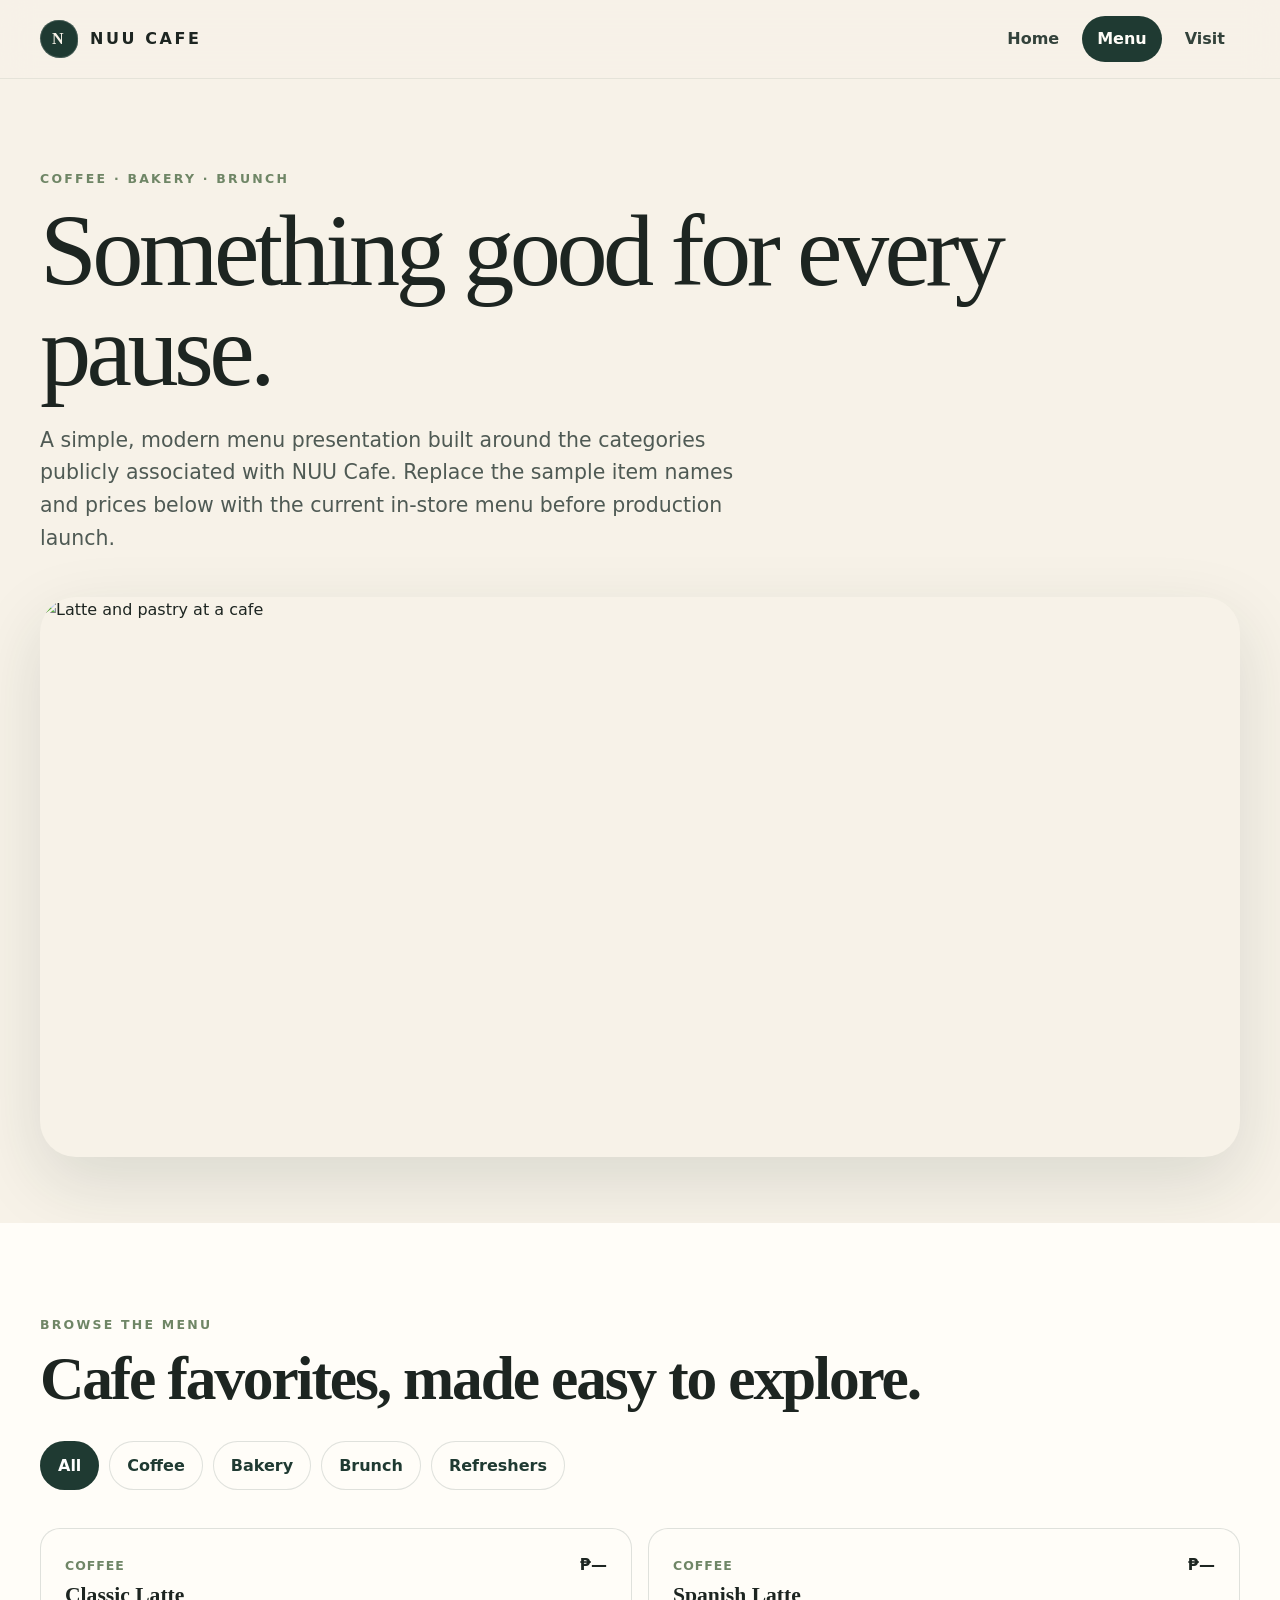
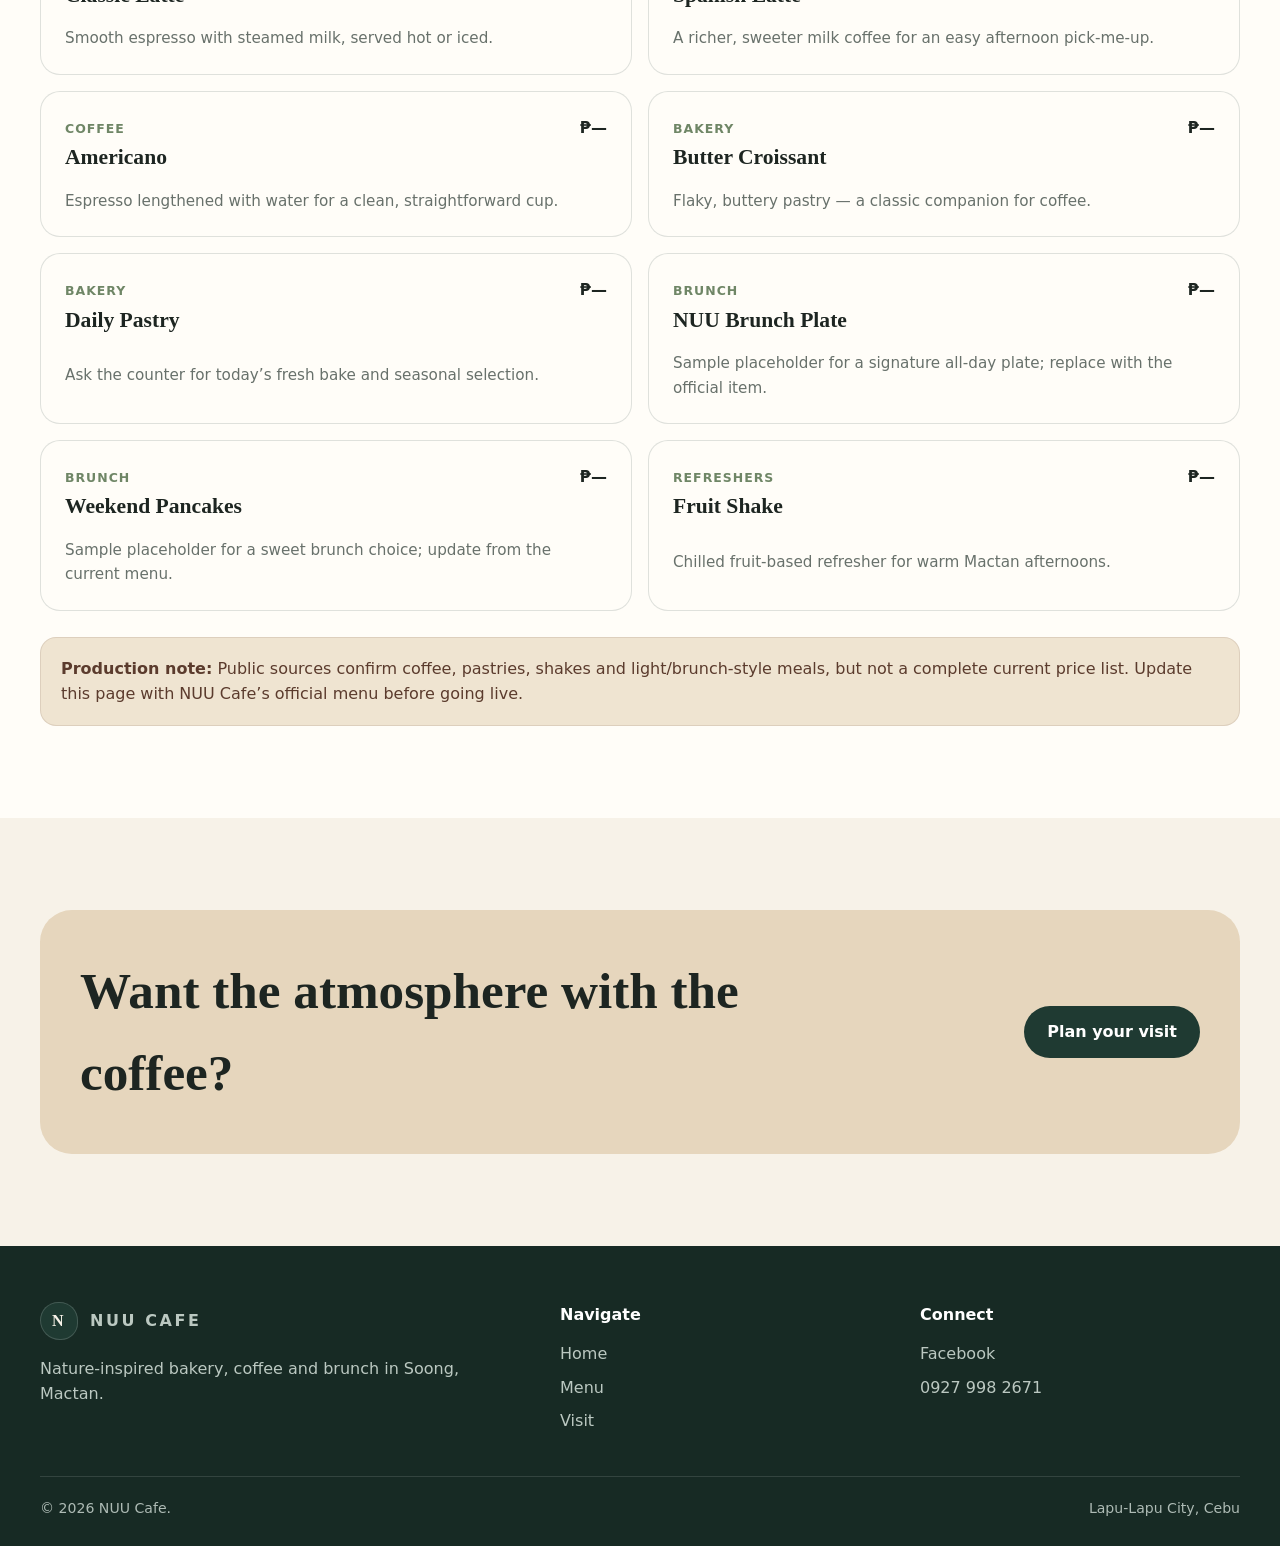
==== menu.html @ f7945287 "1st commit" ====
<!doctype html><html lang="en"><head><meta charset="utf-8"><meta name="viewport" content="width=device-width,initial-scale=1"><title>Menu | NUU Cafe Mactan</title><meta name="description" content="Explore coffee, bakery, brunch and refreshing drinks at NUU Cafe in Soong, Mactan, Lapu-Lapu City."><meta name="robots" content="index,follow,max-image-preview:large"><meta name="theme-color" content="#1f3a32"><link rel="canonical" href="https://YOUR-DOMAIN.vercel.app/menu.html"><meta property="og:title" content="Menu | NUU Cafe Mactan"><meta property="og:description" content="Coffee, bakery, brunch and refreshers at NUU Cafe."><meta property="og:type" content="website"><meta property="og:image" content="https://images.pexels.com/photos/30853595/pexels-photo-30853595.jpeg?auto=compress&cs=tinysrgb&w=1600"><link rel="stylesheet" href="assets/css/styles.css"></head><body>
<header class="site-header"><div class="container nav"><a class="brand" href="index.html"><span class="brand-mark">N</span><span>NUU CAFE</span></a><button class="nav-toggle" aria-label="Open navigation" aria-expanded="false">☰</button><nav class="nav-links"><a href="index.html">Home</a><a class="active" href="menu.html">Menu</a><a href="visit.html">Visit</a></nav></div></header>
<main><section class="page-hero"><div class="container"><p class="eyebrow">Coffee · Bakery · Brunch</p><h1 class="display">Something good for every pause.</h1><p class="lede">A simple, modern menu presentation built around the categories publicly associated with NUU Cafe. Replace the sample item names and prices below with the current in-store menu before production launch.</p><div class="page-hero-art"><img src="https://images.pexels.com/photos/30853595/pexels-photo-30853595.jpeg?auto=compress&cs=tinysrgb&w=1800" alt="Latte and pastry at a cafe"></div></div></section>
<section class="section section-soft"><div class="container"><p class="eyebrow">Browse the menu</p><h2 class="h2">Cafe favorites, made easy to explore.</h2><div class="menu-toolbar"><button class="filter-btn active" data-filter="all">All</button><button class="filter-btn" data-filter="coffee">Coffee</button><button class="filter-btn" data-filter="bakery">Bakery</button><button class="filter-btn" data-filter="brunch">Brunch</button><button class="filter-btn" data-filter="refreshers">Refreshers</button></div><div class="menu-grid">
<div class="menu-item" data-category="coffee"><div><span class="tag">Coffee</span><h3>Classic Latte</h3></div><strong>₱—</strong><p>Smooth espresso with steamed milk, served hot or iced.</p></div>
<div class="menu-item" data-category="coffee"><div><span class="tag">Coffee</span><h3>Spanish Latte</h3></div><strong>₱—</strong><p>A richer, sweeter milk coffee for an easy afternoon pick-me-up.</p></div>
<div class="menu-item" data-category="coffee"><div><span class="tag">Coffee</span><h3>Americano</h3></div><strong>₱—</strong><p>Espresso lengthened with water for a clean, straightforward cup.</p></div>
<div class="menu-item" data-category="bakery"><div><span class="tag">Bakery</span><h3>Butter Croissant</h3></div><strong>₱—</strong><p>Flaky, buttery pastry — a classic companion for coffee.</p></div>
<div class="menu-item" data-category="bakery"><div><span class="tag">Bakery</span><h3>Daily Pastry</h3></div><strong>₱—</strong><p>Ask the counter for today’s fresh bake and seasonal selection.</p></div>
<div class="menu-item" data-category="brunch"><div><span class="tag">Brunch</span><h3>NUU Brunch Plate</h3></div><strong>₱—</strong><p>Sample placeholder for a signature all-day plate; replace with the official item.</p></div>
<div class="menu-item" data-category="brunch"><div><span class="tag">Brunch</span><h3>Weekend Pancakes</h3></div><strong>₱—</strong><p>Sample placeholder for a sweet brunch choice; update from the current menu.</p></div>
<div class="menu-item" data-category="refreshers"><div><span class="tag">Refreshers</span><h3>Fruit Shake</h3></div><strong>₱—</strong><p>Chilled fruit-based refresher for warm Mactan afternoons.</p></div>
</div><div class="notice"><strong>Production note:</strong> Public sources confirm coffee, pastries, shakes and light/brunch-style meals, but not a complete current price list. Update this page with NUU Cafe’s official menu before going live.</div></div></section>
<section class="section"><div class="container"><div class="cta-band"><h2>Want the atmosphere with the coffee?</h2><a class="btn btn-primary" href="visit.html">Plan your visit</a></div></div></section></main>
<footer class="footer"><div class="container"><div class="footer-grid"><div><a class="brand" href="index.html"><span class="brand-mark">N</span><span>NUU CAFE</span></a><p>Nature-inspired bakery, coffee and brunch in Soong, Mactan.</p></div><div><h4>Navigate</h4><div class="footer-links"><a href="index.html">Home</a><a href="menu.html">Menu</a><a href="visit.html">Visit</a></div></div><div><h4>Connect</h4><div class="footer-links"><a href="https://web.facebook.com/p/NUU-CAFE-61590220351734/" rel="noopener" target="_blank">Facebook</a><a href="tel:+639279982671">0927 998 2671</a></div></div></div><div class="footer-bottom"><span>© <span data-year></span> NUU Cafe.</span><span>Lapu-Lapu City, Cebu</span></div></div></footer><script src="assets/js/app.js" defer></script></body></html>
---- assets/css/styles.css ----
:root {
  --forest: #1f3a32;
  --forest-2: #294c40;
  --leaf: #6f8666;
  --cream: #f7f2e8;
  --sand: #e6d6bd;
  --bamboo: #b98e5a;
  --coffee: #5b3b2d;
  --ink: #1d2521;
  --white: #fffdf8;
  --muted: #68716b;
  --line: rgba(31, 58, 50, .14);
  --shadow: 0 24px 70px rgba(25, 45, 37, .13);
  --radius: 28px;
  --max: 1200px;
}

*{box-sizing:border-box}
html{scroll-behavior:smooth}
body{margin:0;font-family:Inter,ui-sans-serif,system-ui,-apple-system,BlinkMacSystemFont,"Segoe UI",sans-serif;background:var(--cream);color:var(--ink);line-height:1.6}
img{display:block;max-width:100%}
a{color:inherit;text-decoration:none}
button,input,textarea{font:inherit}
.container{width:min(calc(100% - 36px),var(--max));margin-inline:auto}
.eyebrow{margin:0 0 12px;text-transform:uppercase;letter-spacing:.18em;font-size:.78rem;font-weight:800;color:var(--leaf)}
.display{font-family:Georgia,"Times New Roman",serif;font-weight:500;letter-spacing:-.045em;line-height:.98;margin:0;font-size:clamp(3.1rem,8vw,7.2rem)}
.h2{font-family:Georgia,"Times New Roman",serif;font-size:clamp(2.2rem,4.8vw,4.3rem);line-height:1.04;letter-spacing:-.035em;margin:0}
.lede{font-size:clamp(1.05rem,1.6vw,1.28rem);max-width:720px;color:#4f5a54}

.site-header{position:sticky;top:0;z-index:50;background:rgba(247,242,232,.86);backdrop-filter:blur(16px);border-bottom:1px solid rgba(31,58,50,.08)}
.nav{min-height:78px;display:flex;align-items:center;justify-content:space-between;gap:28px}
.brand{display:flex;align-items:center;gap:12px;font-weight:900;letter-spacing:.16em}
.brand-mark{width:38px;height:38px;border-radius:50% 50% 46% 54%;display:grid;place-items:center;background:var(--forest);color:var(--cream);font-family:Georgia,serif;font-size:1rem;box-shadow:inset 0 0 0 1px rgba(255,255,255,.16)}
.nav-links{display:flex;align-items:center;gap:8px}
.nav-links a{padding:10px 15px;border-radius:999px;font-weight:700;color:#33423b}
.nav-links a:hover,.nav-links a.active{background:var(--forest);color:var(--white)}
.nav-toggle{display:none;border:0;background:var(--forest);color:var(--white);width:44px;height:44px;border-radius:50%;font-size:1.25rem}

.hero{padding:34px 0 72px}
.hero-grid{display:grid;grid-template-columns:1.02fr .98fr;min-height:720px;gap:24px}
.hero-copy{padding:76px 4vw 48px 0;display:flex;flex-direction:column;justify-content:center}
.hero-copy .lede{margin:28px 0 32px}
.hero-actions{display:flex;flex-wrap:wrap;gap:12px}
.btn{display:inline-flex;align-items:center;justify-content:center;min-height:52px;padding:0 22px;border-radius:999px;font-weight:800;border:1px solid transparent;transition:.2s ease}
.btn-primary{background:var(--forest);color:white}.btn-primary:hover{transform:translateY(-2px);background:#162b25}
.btn-ghost{border-color:var(--forest);color:var(--forest)}.btn-ghost:hover{background:rgba(31,58,50,.08)}
.hero-media{position:relative;min-height:620px;border-radius:42px;overflow:hidden;box-shadow:var(--shadow);background:#cfc6b4}
.hero-slide{position:absolute;inset:0;opacity:0;transition:opacity .9s ease}
.hero-slide.active{opacity:1}
.hero-slide img{width:100%;height:100%;object-fit:cover}
.hero-overlay{position:absolute;inset:0;background:linear-gradient(to top,rgba(17,31,26,.62),rgba(17,31,26,.02) 55%)}
.hero-caption{position:absolute;left:28px;right:28px;bottom:28px;color:white;display:flex;justify-content:space-between;align-items:end;gap:24px}
.hero-caption strong{font-family:Georgia,serif;font-size:1.6rem;font-weight:500}
.hero-dots{display:flex;gap:7px}.hero-dot{width:8px;height:8px;border:0;border-radius:50%;background:rgba(255,255,255,.45);padding:0}.hero-dot.active{width:28px;border-radius:999px;background:white}

.stats{display:grid;grid-template-columns:repeat(3,1fr);gap:1px;background:var(--line);border:1px solid var(--line);border-radius:24px;overflow:hidden;margin-top:26px}
.stat{background:rgba(255,253,248,.65);padding:20px}.stat strong{display:block;font-family:Georgia,serif;font-size:1.45rem}.stat span{font-size:.9rem;color:var(--muted)}

.section{padding:92px 0}
.section-soft{background:var(--white)}
.section-dark{background:var(--forest);color:var(--cream)}
.section-dark .eyebrow{color:#b7c6a9}.section-dark .lede{color:#d8ded9}
.split{display:grid;grid-template-columns:1fr 1fr;gap:64px;align-items:center}
.image-card{border-radius:var(--radius);overflow:hidden;min-height:520px;box-shadow:var(--shadow)}.image-card img{width:100%;height:100%;object-fit:cover;min-height:520px}
.feature-grid{display:grid;grid-template-columns:repeat(3,1fr);gap:18px;margin-top:42px}
.feature{padding:28px;border-radius:24px;background:rgba(255,255,255,.66);border:1px solid var(--line)}
.feature .icon{width:48px;height:48px;display:grid;place-items:center;border-radius:16px;background:var(--forest);color:white;font-size:1.2rem;margin-bottom:18px}
.feature h3{font-family:Georgia,serif;font-size:1.5rem;margin:0 0 8px}.feature p{margin:0;color:var(--muted)}

.cards{display:grid;grid-template-columns:repeat(3,1fr);gap:20px;margin-top:40px}
.card{background:var(--white);border-radius:28px;overflow:hidden;border:1px solid var(--line);box-shadow:0 10px 35px rgba(36,45,40,.07)}
.card img{width:100%;height:260px;object-fit:cover}.card-body{padding:24px}.card h3{font-family:Georgia,serif;font-size:1.65rem;margin:0 0 8px}.card p{color:var(--muted);margin:0}

.page-hero{padding:90px 0 66px}.page-hero .lede{margin-top:22px}.page-hero-art{margin-top:42px;border-radius:36px;overflow:hidden;height:min(52vw,560px);box-shadow:var(--shadow)}.page-hero-art img{width:100%;height:100%;object-fit:cover}
.menu-toolbar{display:flex;gap:10px;flex-wrap:wrap;margin:30px 0 38px}.filter-btn{border:1px solid var(--line);background:var(--white);padding:11px 17px;border-radius:999px;font-weight:800;color:var(--forest);cursor:pointer}.filter-btn.active{background:var(--forest);color:white}
.menu-grid{display:grid;grid-template-columns:repeat(2,1fr);gap:16px}.menu-item{padding:23px 24px;border-radius:20px;background:var(--white);border:1px solid var(--line);display:grid;grid-template-columns:1fr auto;gap:14px}.menu-item h3{margin:0;font-family:Georgia,serif;font-size:1.35rem}.menu-item p{grid-column:1/-1;margin:0;color:var(--muted);font-size:.95rem}.menu-item .tag{font-size:.78rem;font-weight:800;text-transform:uppercase;letter-spacing:.08em;color:var(--leaf)}
.notice{padding:18px 20px;border-radius:16px;background:#efe4d1;border:1px solid rgba(91,59,45,.12);color:#5b3b2d;margin-top:26px}

.visit-grid{display:grid;grid-template-columns:.9fr 1.1fr;gap:34px;align-items:stretch}.visit-panel{background:var(--white);padding:34px;border-radius:28px;border:1px solid var(--line)}.visit-panel h2{font-family:Georgia,serif;font-size:2.2rem;margin:0 0 22px}.info-list{display:grid;gap:18px}.info-row{display:grid;grid-template-columns:42px 1fr;gap:14px}.info-row strong{display:block}.info-row span,.info-row p{color:var(--muted);margin:2px 0 0}.map-frame{min-height:560px;border:0;width:100%;border-radius:28px;filter:saturate(.75) contrast(.95)}
.cta-band{padding:40px;border-radius:32px;background:var(--sand);display:flex;align-items:center;justify-content:space-between;gap:30px}.cta-band h2{font-family:Georgia,serif;font-size:clamp(2rem,4vw,3.6rem);margin:0;max-width:680px}

.footer{padding:56px 0 26px;background:#172a24;color:#e8eee9}.footer-grid{display:grid;grid-template-columns:1.2fr .8fr .8fr;gap:40px}.footer .brand{margin-bottom:16px}.footer p,.footer a{color:#bbc8c1}.footer h4{margin:0 0 14px;color:white}.footer-links{display:grid;gap:8px}.footer-bottom{margin-top:42px;padding-top:20px;border-top:1px solid rgba(255,255,255,.12);display:flex;justify-content:space-between;gap:20px;font-size:.88rem;color:#aebbb5}

.reveal{opacity:0;transform:translateY(18px);transition:.65s ease}.reveal.in{opacity:1;transform:none}
@media (prefers-reduced-motion:reduce){*{scroll-behavior:auto!important}.hero-slide,.reveal{transition:none}}

@media(max-width:900px){
  .nav-toggle{display:grid;place-items:center}.nav-links{position:absolute;left:18px;right:18px;top:86px;display:none;flex-direction:column;align-items:stretch;padding:12px;background:var(--white);border:1px solid var(--line);border-radius:20px;box-shadow:var(--shadow)}.nav-links.open{display:flex}.nav-links a{text-align:center}
  .hero-grid,.split,.visit-grid{grid-template-columns:1fr}.hero-grid{min-height:auto}.hero-copy{padding:54px 0 18px}.hero-media{min-height:620px}.feature-grid,.cards{grid-template-columns:1fr 1fr}.footer-grid{grid-template-columns:1fr 1fr}.footer-grid>div:first-child{grid-column:1/-1}.cta-band{align-items:flex-start;flex-direction:column}.menu-grid{grid-template-columns:1fr}
}
@media(max-width:620px){
  .container{width:min(calc(100% - 24px),var(--max))}.site-header .nav{min-height:70px}.brand{letter-spacing:.11em}.hero{padding-top:18px}.hero-media{min-height:490px;border-radius:28px}.hero-caption{left:20px;right:20px;bottom:20px}.stats{grid-template-columns:1fr}.feature-grid,.cards,.footer-grid{grid-template-columns:1fr}.footer-grid>div:first-child{grid-column:auto}.section{padding:68px 0}.image-card,.image-card img{min-height:390px}.page-hero{padding:68px 0 46px}.page-hero-art{height:58vw;min-height:330px;border-radius:26px}.cta-band{padding:28px}.footer-bottom{flex-direction:column}.visit-panel{padding:26px}.map-frame{min-height:420px}
}
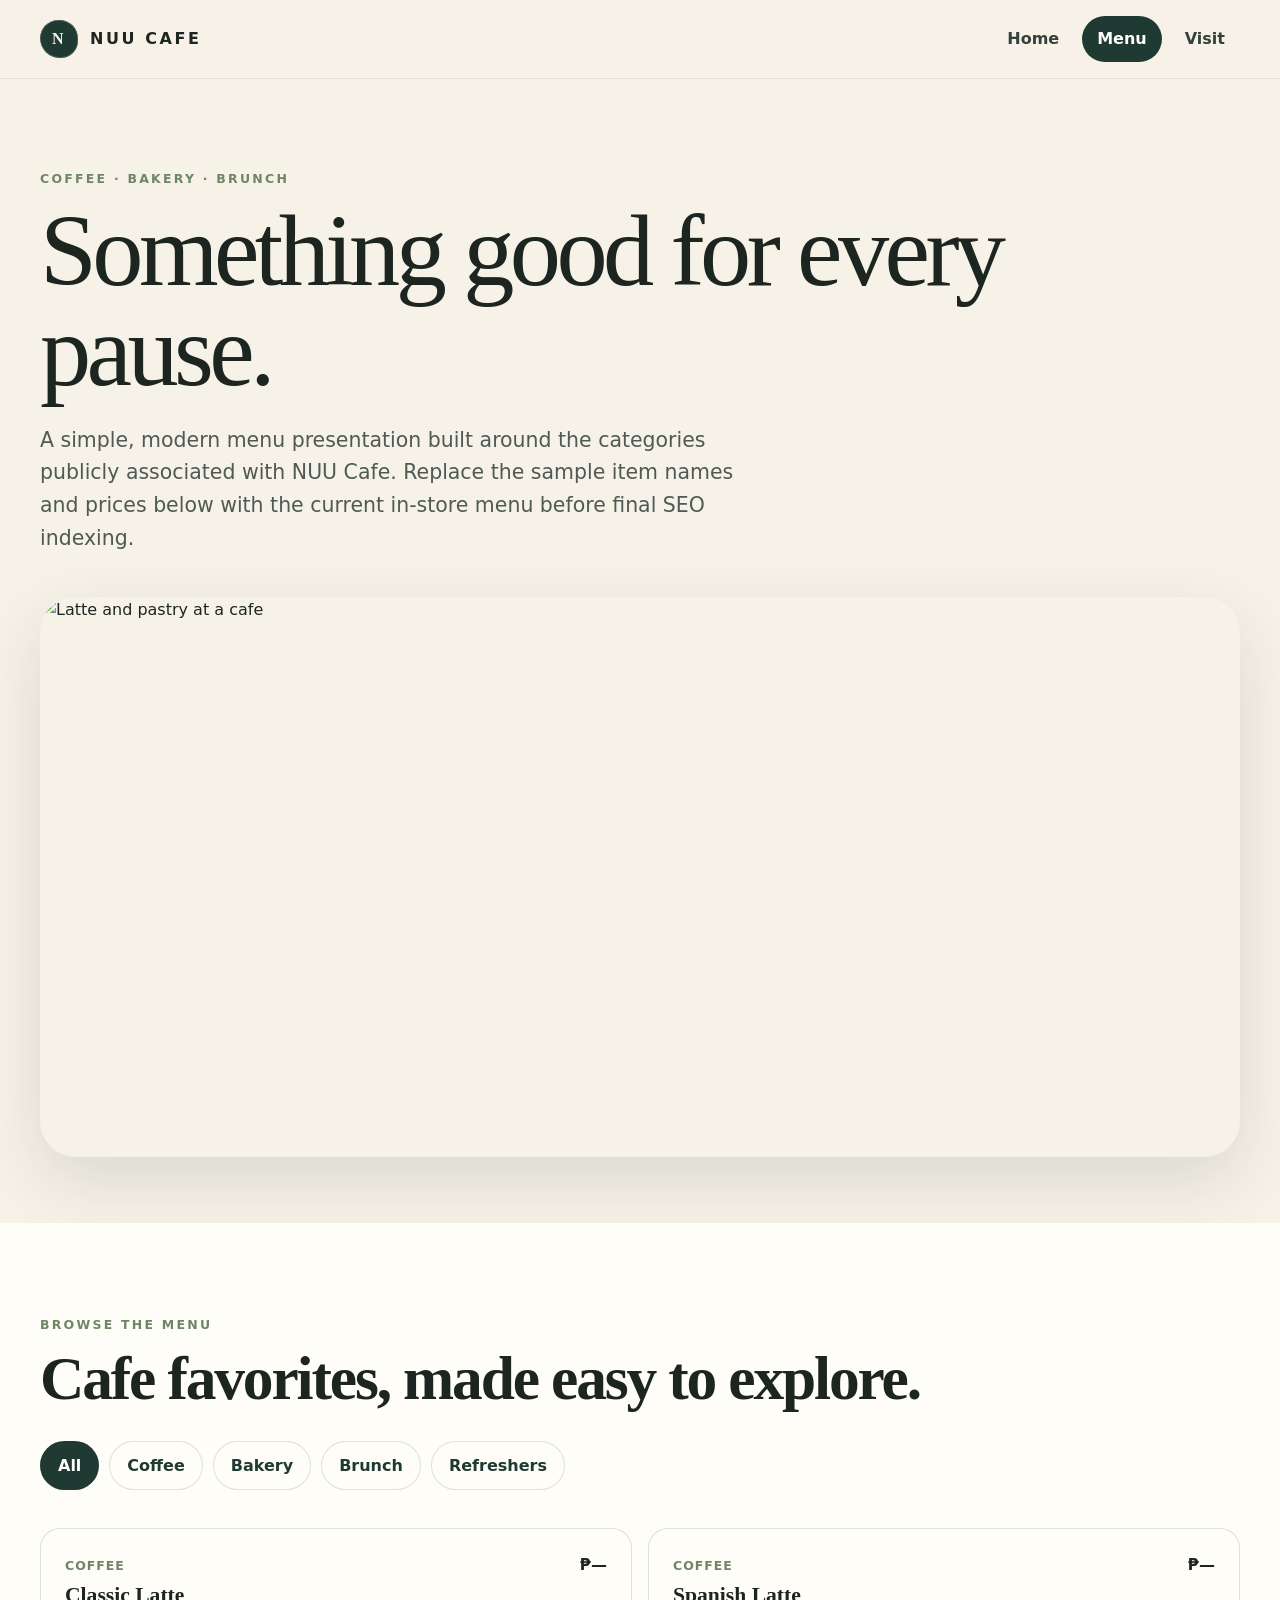
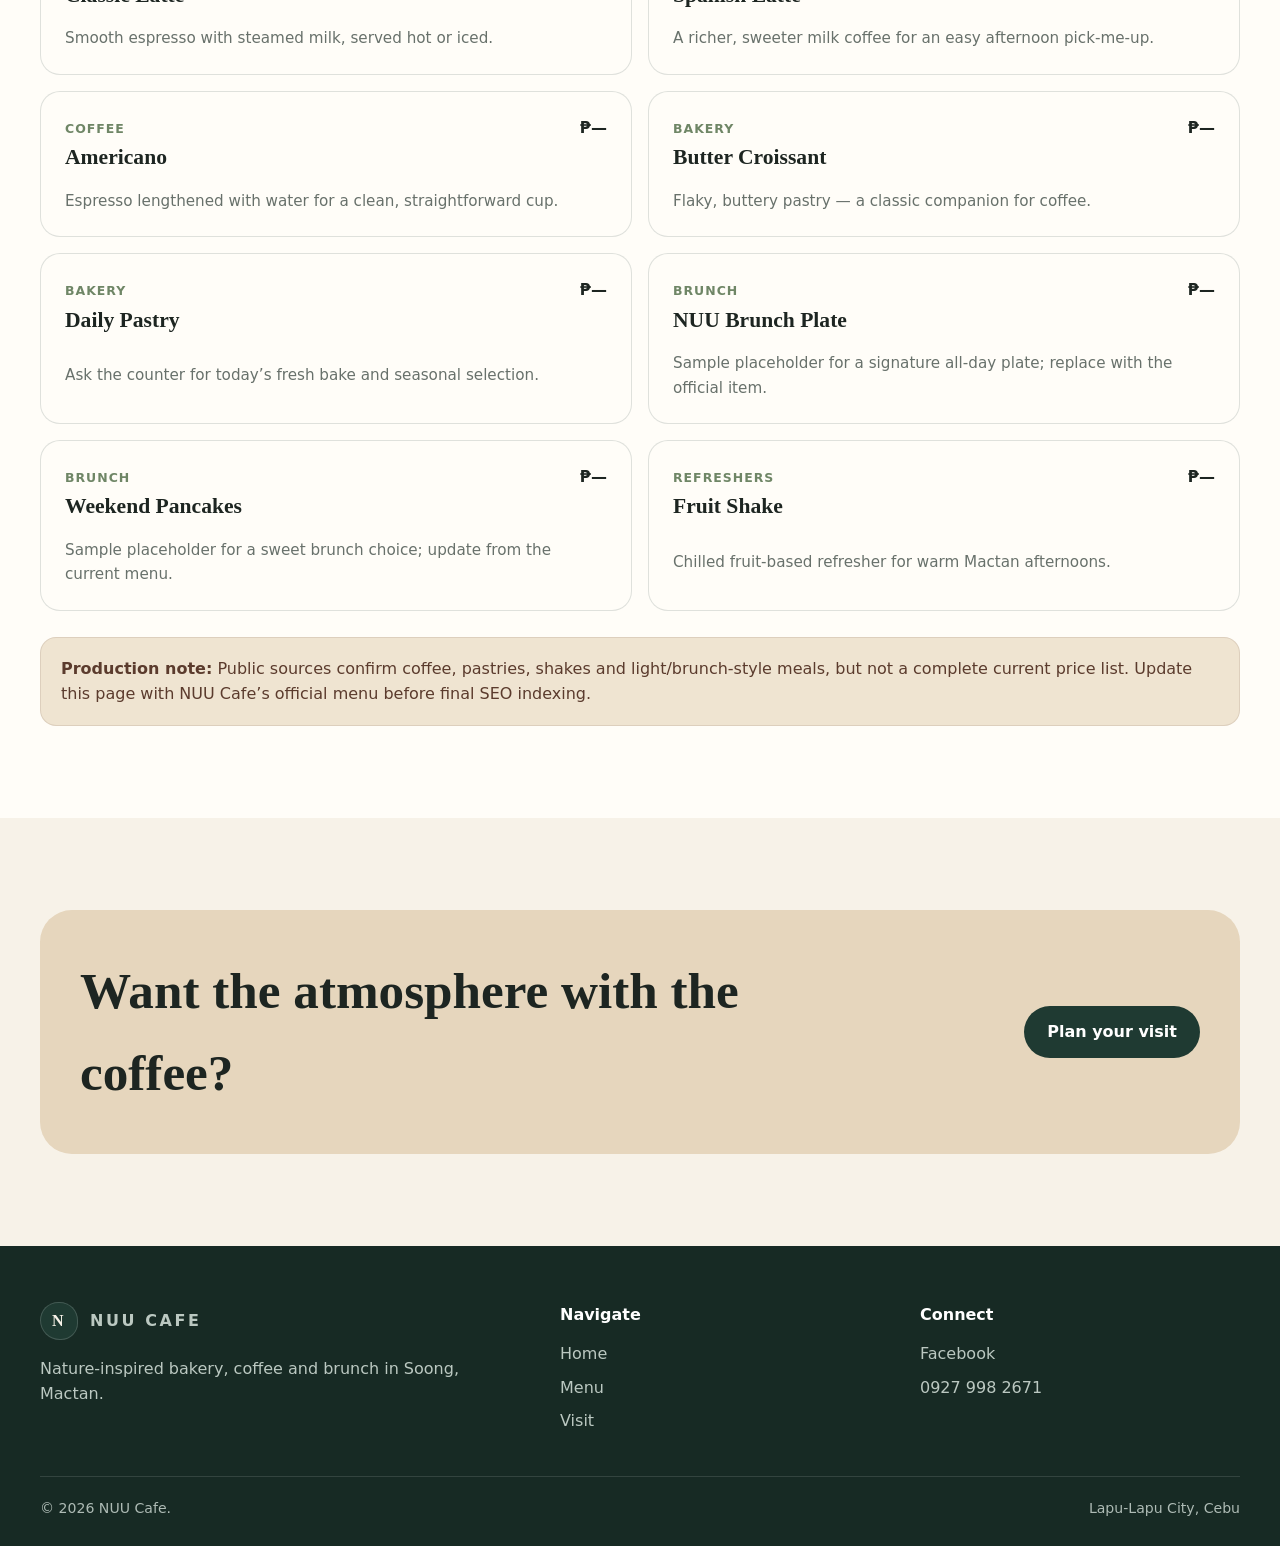
==== commit 2dfa9c91: "updates" ====
--- a/menu.html
+++ b/menu.html
@@ -1,15 +1,209 @@
-<!doctype html><html lang="en"><head><meta charset="utf-8"><meta name="viewport" content="width=device-width,initial-scale=1"><title>Menu | NUU Cafe Mactan</title><meta name="description" content="Explore coffee, bakery, brunch and refreshing drinks at NUU Cafe in Soong, Mactan, Lapu-Lapu City."><meta name="robots" content="index,follow,max-image-preview:large"><meta name="theme-color" content="#1f3a32"><link rel="canonical" href="https://YOUR-DOMAIN.vercel.app/menu.html"><meta property="og:title" content="Menu | NUU Cafe Mactan"><meta property="og:description" content="Coffee, bakery, brunch and refreshers at NUU Cafe."><meta property="og:type" content="website"><meta property="og:image" content="https://images.pexels.com/photos/30853595/pexels-photo-30853595.jpeg?auto=compress&cs=tinysrgb&w=1600"><link rel="stylesheet" href="assets/css/styles.css"></head><body>
-<header class="site-header"><div class="container nav"><a class="brand" href="index.html"><span class="brand-mark">N</span><span>NUU CAFE</span></a><button class="nav-toggle" aria-label="Open navigation" aria-expanded="false">☰</button><nav class="nav-links"><a href="index.html">Home</a><a class="active" href="menu.html">Menu</a><a href="visit.html">Visit</a></nav></div></header>
-<main><section class="page-hero"><div class="container"><p class="eyebrow">Coffee · Bakery · Brunch</p><h1 class="display">Something good for every pause.</h1><p class="lede">A simple, modern menu presentation built around the categories publicly associated with NUU Cafe. Replace the sample item names and prices below with the current in-store menu before production launch.</p><div class="page-hero-art"><img src="https://images.pexels.com/photos/30853595/pexels-photo-30853595.jpeg?auto=compress&cs=tinysrgb&w=1800" alt="Latte and pastry at a cafe"></div></div></section>
-<section class="section section-soft"><div class="container"><p class="eyebrow">Browse the menu</p><h2 class="h2">Cafe favorites, made easy to explore.</h2><div class="menu-toolbar"><button class="filter-btn active" data-filter="all">All</button><button class="filter-btn" data-filter="coffee">Coffee</button><button class="filter-btn" data-filter="bakery">Bakery</button><button class="filter-btn" data-filter="brunch">Brunch</button><button class="filter-btn" data-filter="refreshers">Refreshers</button></div><div class="menu-grid">
-<div class="menu-item" data-category="coffee"><div><span class="tag">Coffee</span><h3>Classic Latte</h3></div><strong>₱—</strong><p>Smooth espresso with steamed milk, served hot or iced.</p></div>
-<div class="menu-item" data-category="coffee"><div><span class="tag">Coffee</span><h3>Spanish Latte</h3></div><strong>₱—</strong><p>A richer, sweeter milk coffee for an easy afternoon pick-me-up.</p></div>
-<div class="menu-item" data-category="coffee"><div><span class="tag">Coffee</span><h3>Americano</h3></div><strong>₱—</strong><p>Espresso lengthened with water for a clean, straightforward cup.</p></div>
-<div class="menu-item" data-category="bakery"><div><span class="tag">Bakery</span><h3>Butter Croissant</h3></div><strong>₱—</strong><p>Flaky, buttery pastry — a classic companion for coffee.</p></div>
-<div class="menu-item" data-category="bakery"><div><span class="tag">Bakery</span><h3>Daily Pastry</h3></div><strong>₱—</strong><p>Ask the counter for today’s fresh bake and seasonal selection.</p></div>
-<div class="menu-item" data-category="brunch"><div><span class="tag">Brunch</span><h3>NUU Brunch Plate</h3></div><strong>₱—</strong><p>Sample placeholder for a signature all-day plate; replace with the official item.</p></div>
-<div class="menu-item" data-category="brunch"><div><span class="tag">Brunch</span><h3>Weekend Pancakes</h3></div><strong>₱—</strong><p>Sample placeholder for a sweet brunch choice; update from the current menu.</p></div>
-<div class="menu-item" data-category="refreshers"><div><span class="tag">Refreshers</span><h3>Fruit Shake</h3></div><strong>₱—</strong><p>Chilled fruit-based refresher for warm Mactan afternoons.</p></div>
-</div><div class="notice"><strong>Production note:</strong> Public sources confirm coffee, pastries, shakes and light/brunch-style meals, but not a complete current price list. Update this page with NUU Cafe’s official menu before going live.</div></div></section>
-<section class="section"><div class="container"><div class="cta-band"><h2>Want the atmosphere with the coffee?</h2><a class="btn btn-primary" href="visit.html">Plan your visit</a></div></div></section></main>
-<footer class="footer"><div class="container"><div class="footer-grid"><div><a class="brand" href="index.html"><span class="brand-mark">N</span><span>NUU CAFE</span></a><p>Nature-inspired bakery, coffee and brunch in Soong, Mactan.</p></div><div><h4>Navigate</h4><div class="footer-links"><a href="index.html">Home</a><a href="menu.html">Menu</a><a href="visit.html">Visit</a></div></div><div><h4>Connect</h4><div class="footer-links"><a href="https://web.facebook.com/p/NUU-CAFE-61590220351734/" rel="noopener" target="_blank">Facebook</a><a href="tel:+639279982671">0927 998 2671</a></div></div></div><div class="footer-bottom"><span>© <span data-year></span> NUU Cafe.</span><span>Lapu-Lapu City, Cebu</span></div></div></footer><script src="assets/js/app.js" defer></script></body></html>
+<!doctype html>
+<html lang="en">
+<head>
+  <meta charset="utf-8">
+  <meta name="viewport" content="width=device-width, initial-scale=1">
+
+  <title>Menu | NUU Cafe Mactan</title>
+  <meta name="description" content="Explore coffee, bakery, brunch and refreshing drinks at NUU Cafe in Soong, Mactan, Lapu-Lapu City.">
+  <meta name="robots" content="index,follow,max-image-preview:large">
+  <meta name="theme-color" content="#1f3a32">
+
+  <link rel="canonical" href="https://www.nuucafe.com/menu">
+
+  <meta property="og:type" content="website">
+  <meta property="og:site_name" content="NUU Cafe">
+  <meta property="og:title" content="Menu | NUU Cafe Mactan">
+  <meta property="og:description" content="Coffee, bakery, brunch and refreshers at NUU Cafe.">
+  <meta property="og:url" content="https://www.nuucafe.com/menu">
+  <meta property="og:image" content="https://images.pexels.com/photos/30853595/pexels-photo-30853595.jpeg?auto=compress&cs=tinysrgb&w=1600">
+
+  <meta name="twitter:card" content="summary_large_image">
+  <meta name="twitter:title" content="Menu | NUU Cafe Mactan">
+  <meta name="twitter:description" content="Coffee, bakery, brunch and refreshers at NUU Cafe.">
+  <meta name="twitter:image" content="https://images.pexels.com/photos/30853595/pexels-photo-30853595.jpeg?auto=compress&cs=tinysrgb&w=1600">
+
+  <link rel="preconnect" href="https://images.pexels.com" crossorigin>
+  <link rel="stylesheet" href="/assets/css/styles.css">
+</head>
+
+<body>
+  <header class="site-header">
+    <div class="container nav">
+      <a class="brand" href="/" aria-label="NUU Cafe home">
+        <span class="brand-mark">N</span>
+        <span>NUU CAFE</span>
+      </a>
+
+      <button class="nav-toggle" type="button" aria-label="Open navigation" aria-expanded="false">☰</button>
+
+      <nav class="nav-links" aria-label="Main navigation">
+        <a href="/">Home</a>
+        <a class="active" href="/menu" aria-current="page">Menu</a>
+        <a href="/visit">Visit</a>
+      </nav>
+    </div>
+  </header>
+
+  <main>
+    <section class="page-hero">
+      <div class="container">
+        <p class="eyebrow">Coffee · Bakery · Brunch</p>
+        <h1 class="display">Something good for every pause.</h1>
+        <p class="lede">
+          A simple, modern menu presentation built around the categories publicly associated with NUU Cafe.
+          Replace the sample item names and prices below with the current in-store menu before final SEO indexing.
+        </p>
+
+        <div class="page-hero-art">
+          <img
+            src="https://images.pexels.com/photos/30853595/pexels-photo-30853595.jpeg?auto=compress&cs=tinysrgb&w=1800"
+            alt="Latte and pastry at a cafe">
+        </div>
+      </div>
+    </section>
+
+    <section class="section section-soft">
+      <div class="container">
+        <p class="eyebrow">Browse the menu</p>
+        <h2 class="h2">Cafe favorites, made easy to explore.</h2>
+
+        <div class="menu-toolbar" aria-label="Menu categories">
+          <button class="filter-btn active" type="button" data-filter="all">All</button>
+          <button class="filter-btn" type="button" data-filter="coffee">Coffee</button>
+          <button class="filter-btn" type="button" data-filter="bakery">Bakery</button>
+          <button class="filter-btn" type="button" data-filter="brunch">Brunch</button>
+          <button class="filter-btn" type="button" data-filter="refreshers">Refreshers</button>
+        </div>
+
+        <div class="menu-grid">
+          <article class="menu-item" data-category="coffee">
+            <div>
+              <span class="tag">Coffee</span>
+              <h3>Classic Latte</h3>
+            </div>
+            <strong>₱—</strong>
+            <p>Smooth espresso with steamed milk, served hot or iced.</p>
+          </article>
+
+          <article class="menu-item" data-category="coffee">
+            <div>
+              <span class="tag">Coffee</span>
+              <h3>Spanish Latte</h3>
+            </div>
+            <strong>₱—</strong>
+            <p>A richer, sweeter milk coffee for an easy afternoon pick-me-up.</p>
+          </article>
+
+          <article class="menu-item" data-category="coffee">
+            <div>
+              <span class="tag">Coffee</span>
+              <h3>Americano</h3>
+            </div>
+            <strong>₱—</strong>
+            <p>Espresso lengthened with water for a clean, straightforward cup.</p>
+          </article>
+
+          <article class="menu-item" data-category="bakery">
+            <div>
+              <span class="tag">Bakery</span>
+              <h3>Butter Croissant</h3>
+            </div>
+            <strong>₱—</strong>
+            <p>Flaky, buttery pastry — a classic companion for coffee.</p>
+          </article>
+
+          <article class="menu-item" data-category="bakery">
+            <div>
+              <span class="tag">Bakery</span>
+              <h3>Daily Pastry</h3>
+            </div>
+            <strong>₱—</strong>
+            <p>Ask the counter for today’s fresh bake and seasonal selection.</p>
+          </article>
+
+          <article class="menu-item" data-category="brunch">
+            <div>
+              <span class="tag">Brunch</span>
+              <h3>NUU Brunch Plate</h3>
+            </div>
+            <strong>₱—</strong>
+            <p>Sample placeholder for a signature all-day plate; replace with the official item.</p>
+          </article>
+
+          <article class="menu-item" data-category="brunch">
+            <div>
+              <span class="tag">Brunch</span>
+              <h3>Weekend Pancakes</h3>
+            </div>
+            <strong>₱—</strong>
+            <p>Sample placeholder for a sweet brunch choice; update from the current menu.</p>
+          </article>
+
+          <article class="menu-item" data-category="refreshers">
+            <div>
+              <span class="tag">Refreshers</span>
+              <h3>Fruit Shake</h3>
+            </div>
+            <strong>₱—</strong>
+            <p>Chilled fruit-based refresher for warm Mactan afternoons.</p>
+          </article>
+        </div>
+
+        <div class="notice">
+          <strong>Production note:</strong>
+          Public sources confirm coffee, pastries, shakes and light/brunch-style meals, but not a complete current
+          price list. Update this page with NUU Cafe’s official menu before final SEO indexing.
+        </div>
+      </div>
+    </section>
+
+    <section class="section">
+      <div class="container">
+        <div class="cta-band">
+          <h2>Want the atmosphere with the coffee?</h2>
+          <a class="btn btn-primary" href="/visit">Plan your visit</a>
+        </div>
+      </div>
+    </section>
+  </main>
+
+  <footer class="footer">
+    <div class="container">
+      <div class="footer-grid">
+        <div>
+          <a class="brand" href="/">
+            <span class="brand-mark">N</span>
+            <span>NUU CAFE</span>
+          </a>
+          <p>Nature-inspired bakery, coffee and brunch in Soong, Mactan.</p>
+        </div>
+
+        <div>
+          <h4>Navigate</h4>
+          <div class="footer-links">
+            <a href="/">Home</a>
+            <a href="/menu">Menu</a>
+            <a href="/visit">Visit</a>
+          </div>
+        </div>
+
+        <div>
+          <h4>Connect</h4>
+          <div class="footer-links">
+            <a href="https://web.facebook.com/p/NUU-CAFE-61590220351734/" target="_blank" rel="noopener noreferrer">Facebook</a>
+            <a href="tel:+639279982671">0927 998 2671</a>
+          </div>
+        </div>
+      </div>
+
+      <div class="footer-bottom">
+        <span>© <span data-year></span> NUU Cafe.</span>
+        <span>Lapu-Lapu City, Cebu</span>
+      </div>
+    </div>
+  </footer>
+
+  <script src="/assets/js/app.js" defer></script>
+</body>
+</html>
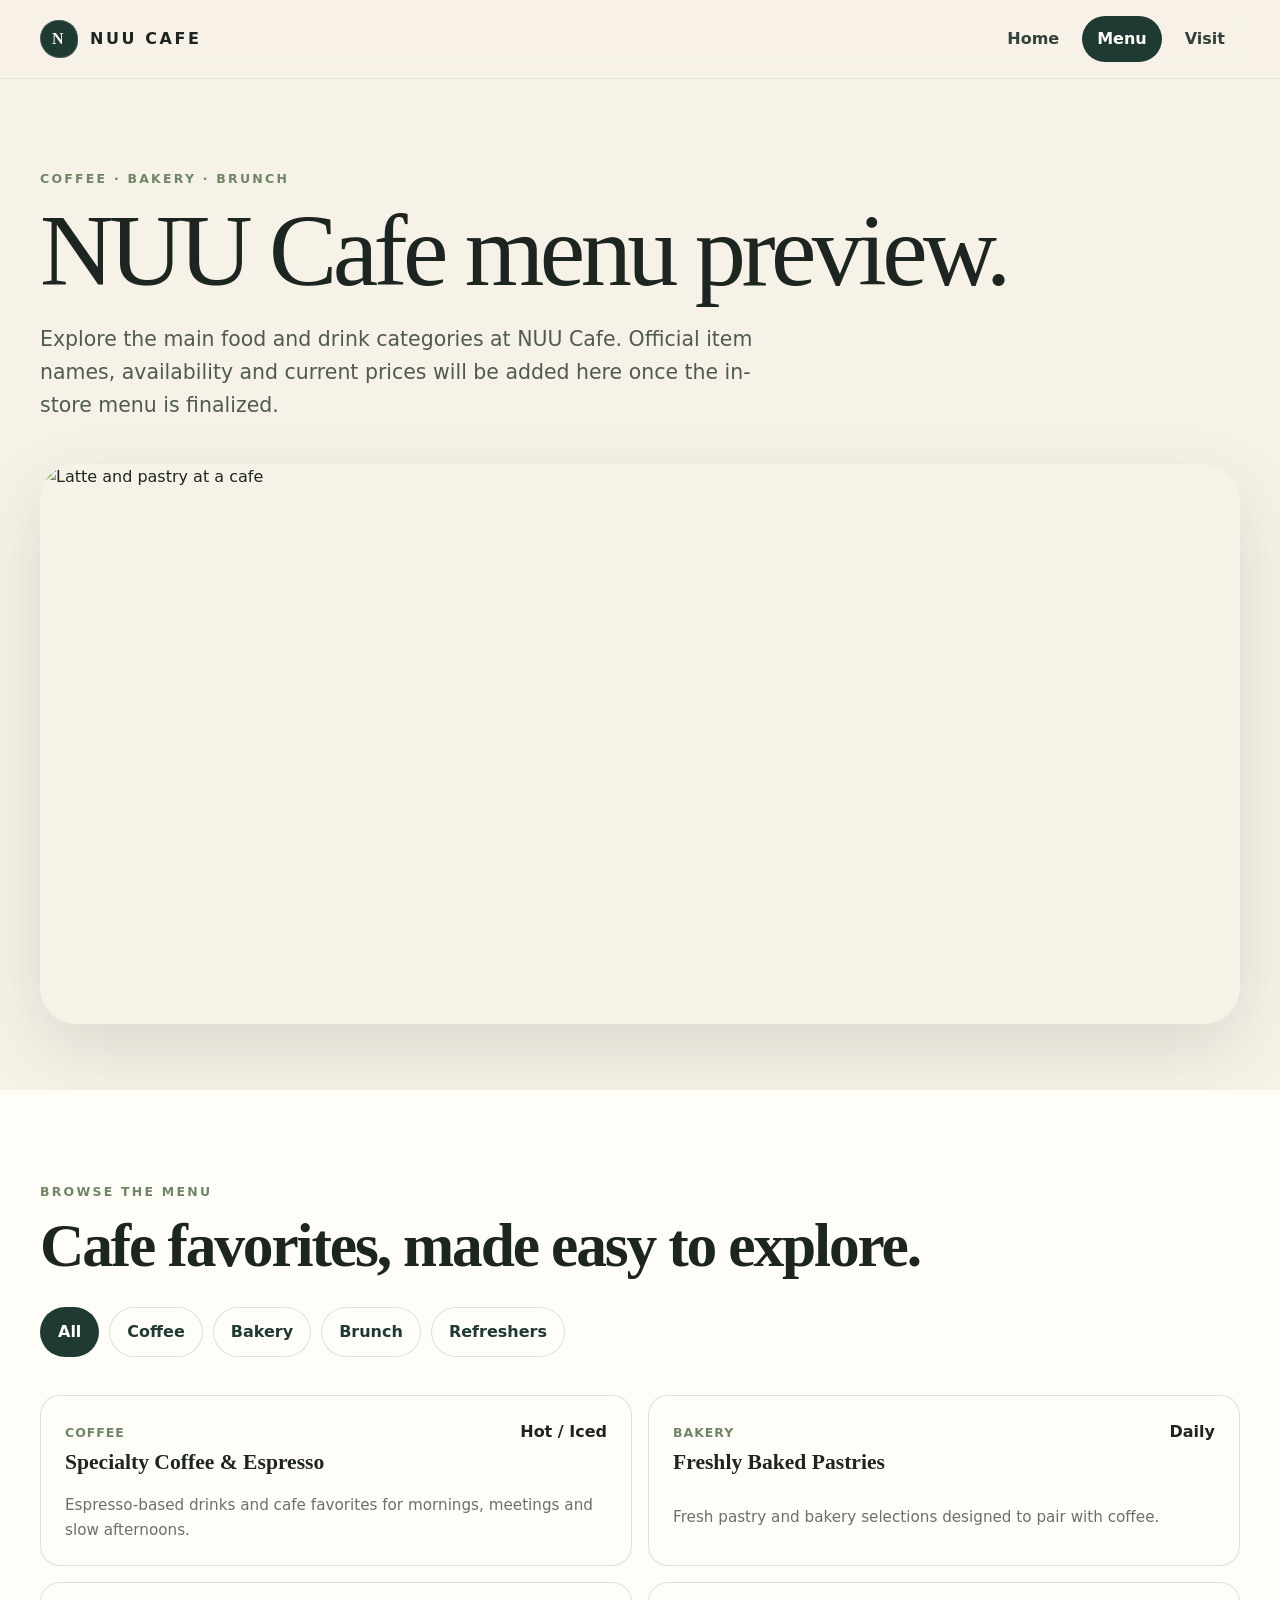
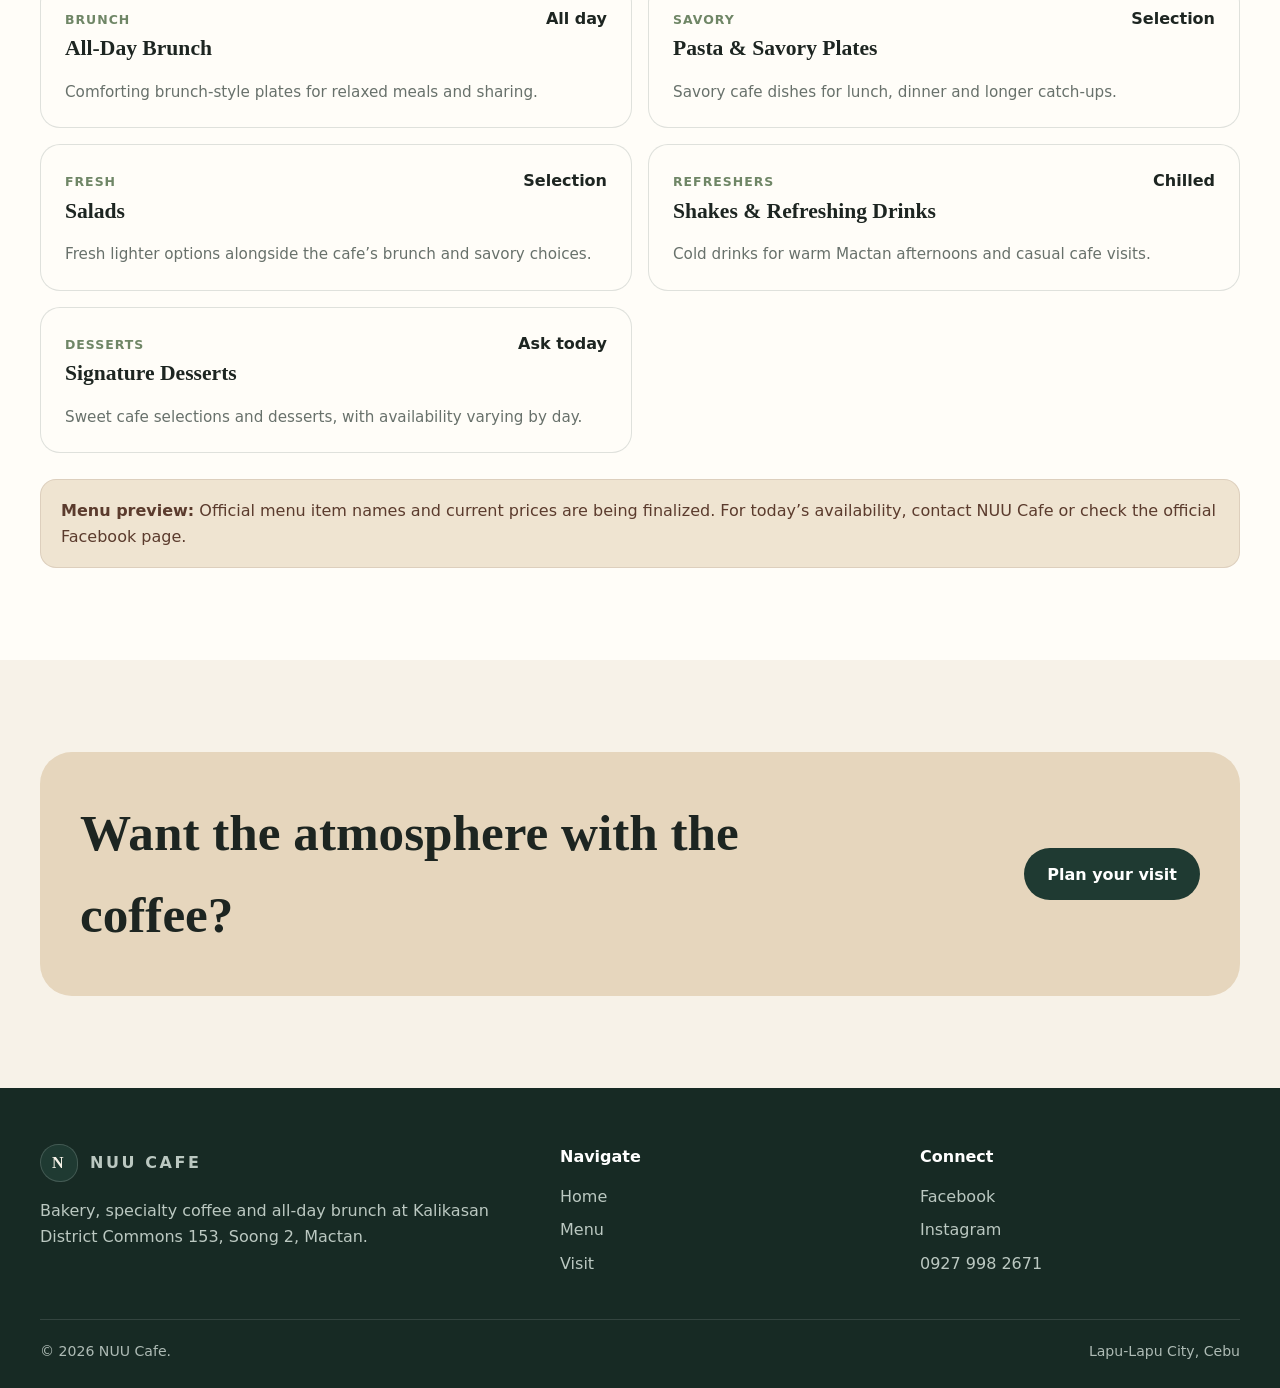
==== commit 3df6dfc5: "Make menu preview accurate and temporarily noindex" ====
--- a/menu.html
+++ b/menu.html
@@ -1,26 +1,29 @@
 <!doctype html>
-<html lang="en">
+<html lang="en-PH">
 <head>
   <meta charset="utf-8">
   <meta name="viewport" content="width=device-width, initial-scale=1">
 
-  <title>Menu | NUU Cafe Mactan</title>
-  <meta name="description" content="Explore coffee, bakery, brunch and refreshing drinks at NUU Cafe in Soong, Mactan, Lapu-Lapu City.">
-  <meta name="robots" content="index,follow,max-image-preview:large">
+  <title>NUU Cafe Menu Preview | Coffee, Bakery & Brunch in Mactan</title>
+  <meta name="description" content="Preview NUU Cafe food and drink categories in Mactan, including specialty coffee, pastries, brunch, pasta, salads, refreshments and desserts.">
+  <meta name="robots" content="noindex,follow">
   <meta name="theme-color" content="#1f3a32">
 
   <link rel="canonical" href="https://www.nuucafe.com/menu">
+  <link rel="icon" href="/favicon.svg" type="image/svg+xml">
+  <link rel="manifest" href="/site.webmanifest">
 
   <meta property="og:type" content="website">
   <meta property="og:site_name" content="NUU Cafe">
-  <meta property="og:title" content="Menu | NUU Cafe Mactan">
-  <meta property="og:description" content="Coffee, bakery, brunch and refreshers at NUU Cafe.">
+  <meta property="og:locale" content="en_PH">
+  <meta property="og:title" content="NUU Cafe Menu Preview | Mactan">
+  <meta property="og:description" content="Preview the coffee, bakery, brunch and savory categories available at NUU Cafe in Mactan.">
   <meta property="og:url" content="https://www.nuucafe.com/menu">
   <meta property="og:image" content="https://images.pexels.com/photos/30853595/pexels-photo-30853595.jpeg?auto=compress&cs=tinysrgb&w=1600">
 
   <meta name="twitter:card" content="summary_large_image">
-  <meta name="twitter:title" content="Menu | NUU Cafe Mactan">
-  <meta name="twitter:description" content="Coffee, bakery, brunch and refreshers at NUU Cafe.">
+  <meta name="twitter:title" content="NUU Cafe Menu Preview | Mactan">
+  <meta name="twitter:description" content="Preview the coffee, bakery, brunch and savory categories available at NUU Cafe in Mactan.">
   <meta name="twitter:image" content="https://images.pexels.com/photos/30853595/pexels-photo-30853595.jpeg?auto=compress&cs=tinysrgb&w=1600">
 
   <link rel="preconnect" href="https://images.pexels.com" crossorigin>
@@ -49,10 +52,10 @@
     <section class="page-hero">
       <div class="container">
         <p class="eyebrow">Coffee · Bakery · Brunch</p>
-        <h1 class="display">Something good for every pause.</h1>
+        <h1 class="display">NUU Cafe menu preview.</h1>
         <p class="lede">
-          A simple, modern menu presentation built around the categories publicly associated with NUU Cafe.
-          Replace the sample item names and prices below with the current in-store menu before final SEO indexing.
+          Explore the main food and drink categories at NUU Cafe. Official item names, availability and current prices
+          will be added here once the in-store menu is finalized.
         </p>
 
         <div class="page-hero-art">
@@ -78,82 +81,46 @@
 
         <div class="menu-grid">
           <article class="menu-item" data-category="coffee">
-            <div>
-              <span class="tag">Coffee</span>
-              <h3>Classic Latte</h3>
-            </div>
-            <strong>₱—</strong>
-            <p>Smooth espresso with steamed milk, served hot or iced.</p>
+            <div><span class="tag">Coffee</span><h3>Specialty Coffee &amp; Espresso</h3></div>
+            <strong>Hot / Iced</strong>
+            <p>Espresso-based drinks and cafe favorites for mornings, meetings and slow afternoons.</p>
           </article>
-
-          <article class="menu-item" data-category="coffee">
-            <div>
-              <span class="tag">Coffee</span>
-              <h3>Spanish Latte</h3>
-            </div>
-            <strong>₱—</strong>
-            <p>A richer, sweeter milk coffee for an easy afternoon pick-me-up.</p>
+          <article class="menu-item" data-category="bakery">
+            <div><span class="tag">Bakery</span><h3>Freshly Baked Pastries</h3></div>
+            <strong>Daily</strong>
+            <p>Fresh pastry and bakery selections designed to pair with coffee.</p>
           </article>
-
-          <article class="menu-item" data-category="coffee">
-            <div>
-              <span class="tag">Coffee</span>
-              <h3>Americano</h3>
-            </div>
-            <strong>₱—</strong>
-            <p>Espresso lengthened with water for a clean, straightforward cup.</p>
+          <article class="menu-item" data-category="brunch">
+            <div><span class="tag">Brunch</span><h3>All-Day Brunch</h3></div>
+            <strong>All day</strong>
+            <p>Comforting brunch-style plates for relaxed meals and sharing.</p>
           </article>
-
+          <article class="menu-item" data-category="brunch">
+            <div><span class="tag">Savory</span><h3>Pasta &amp; Savory Plates</h3></div>
+            <strong>Selection</strong>
+            <p>Savory cafe dishes for lunch, dinner and longer catch-ups.</p>
+          </article>
+          <article class="menu-item" data-category="brunch">
+            <div><span class="tag">Fresh</span><h3>Salads</h3></div>
+            <strong>Selection</strong>
+            <p>Fresh lighter options alongside the cafe’s brunch and savory choices.</p>
+          </article>
+          <article class="menu-item" data-category="refreshers">
+            <div><span class="tag">Refreshers</span><h3>Shakes &amp; Refreshing Drinks</h3></div>
+            <strong>Chilled</strong>
+            <p>Cold drinks for warm Mactan afternoons and casual cafe visits.</p>
+          </article>
           <article class="menu-item" data-category="bakery">
-            <div>
-              <span class="tag">Bakery</span>
-              <h3>Butter Croissant</h3>
-            </div>
-            <strong>₱—</strong>
-            <p>Flaky, buttery pastry — a classic companion for coffee.</p>
-          </article>
-
-          <article class="menu-item" data-category="bakery">
-            <div>
-              <span class="tag">Bakery</span>
-              <h3>Daily Pastry</h3>
-            </div>
-            <strong>₱—</strong>
-            <p>Ask the counter for today’s fresh bake and seasonal selection.</p>
-          </article>
-
-          <article class="menu-item" data-category="brunch">
-            <div>
-              <span class="tag">Brunch</span>
-              <h3>NUU Brunch Plate</h3>
-            </div>
-            <strong>₱—</strong>
-            <p>Sample placeholder for a signature all-day plate; replace with the official item.</p>
-          </article>
-
-          <article class="menu-item" data-category="brunch">
-            <div>
-              <span class="tag">Brunch</span>
-              <h3>Weekend Pancakes</h3>
-            </div>
-            <strong>₱—</strong>
-            <p>Sample placeholder for a sweet brunch choice; update from the current menu.</p>
-          </article>
-
-          <article class="menu-item" data-category="refreshers">
-            <div>
-              <span class="tag">Refreshers</span>
-              <h3>Fruit Shake</h3>
-            </div>
-            <strong>₱—</strong>
-            <p>Chilled fruit-based refresher for warm Mactan afternoons.</p>
+            <div><span class="tag">Desserts</span><h3>Signature Desserts</h3></div>
+            <strong>Ask today</strong>
+            <p>Sweet cafe selections and desserts, with availability varying by day.</p>
           </article>
         </div>
 
         <div class="notice">
-          <strong>Production note:</strong>
-          Public sources confirm coffee, pastries, shakes and light/brunch-style meals, but not a complete current
-          price list. Update this page with NUU Cafe’s official menu before final SEO indexing.
+          <strong>Menu preview:</strong>
+          Official menu item names and current prices are being finalized. For today’s availability, contact NUU Cafe
+          or check the official Facebook page.
         </div>
       </div>
     </section>
@@ -176,7 +143,7 @@
             <span class="brand-mark">N</span>
             <span>NUU CAFE</span>
           </a>
-          <p>Nature-inspired bakery, coffee and brunch in Soong, Mactan.</p>
+          <p>Bakery, specialty coffee and all-day brunch at Kalikasan District Commons 153, Soong 2, Mactan.</p>
         </div>
 
         <div>
@@ -192,6 +159,7 @@
           <h4>Connect</h4>
           <div class="footer-links">
             <a href="https://web.facebook.com/p/NUU-CAFE-61590220351734/" target="_blank" rel="noopener noreferrer">Facebook</a>
+            <a href="https://www.instagram.com/nuucafe.ph/" target="_blank" rel="noopener noreferrer">Instagram</a>
             <a href="tel:+639279982671">0927 998 2671</a>
           </div>
         </div>
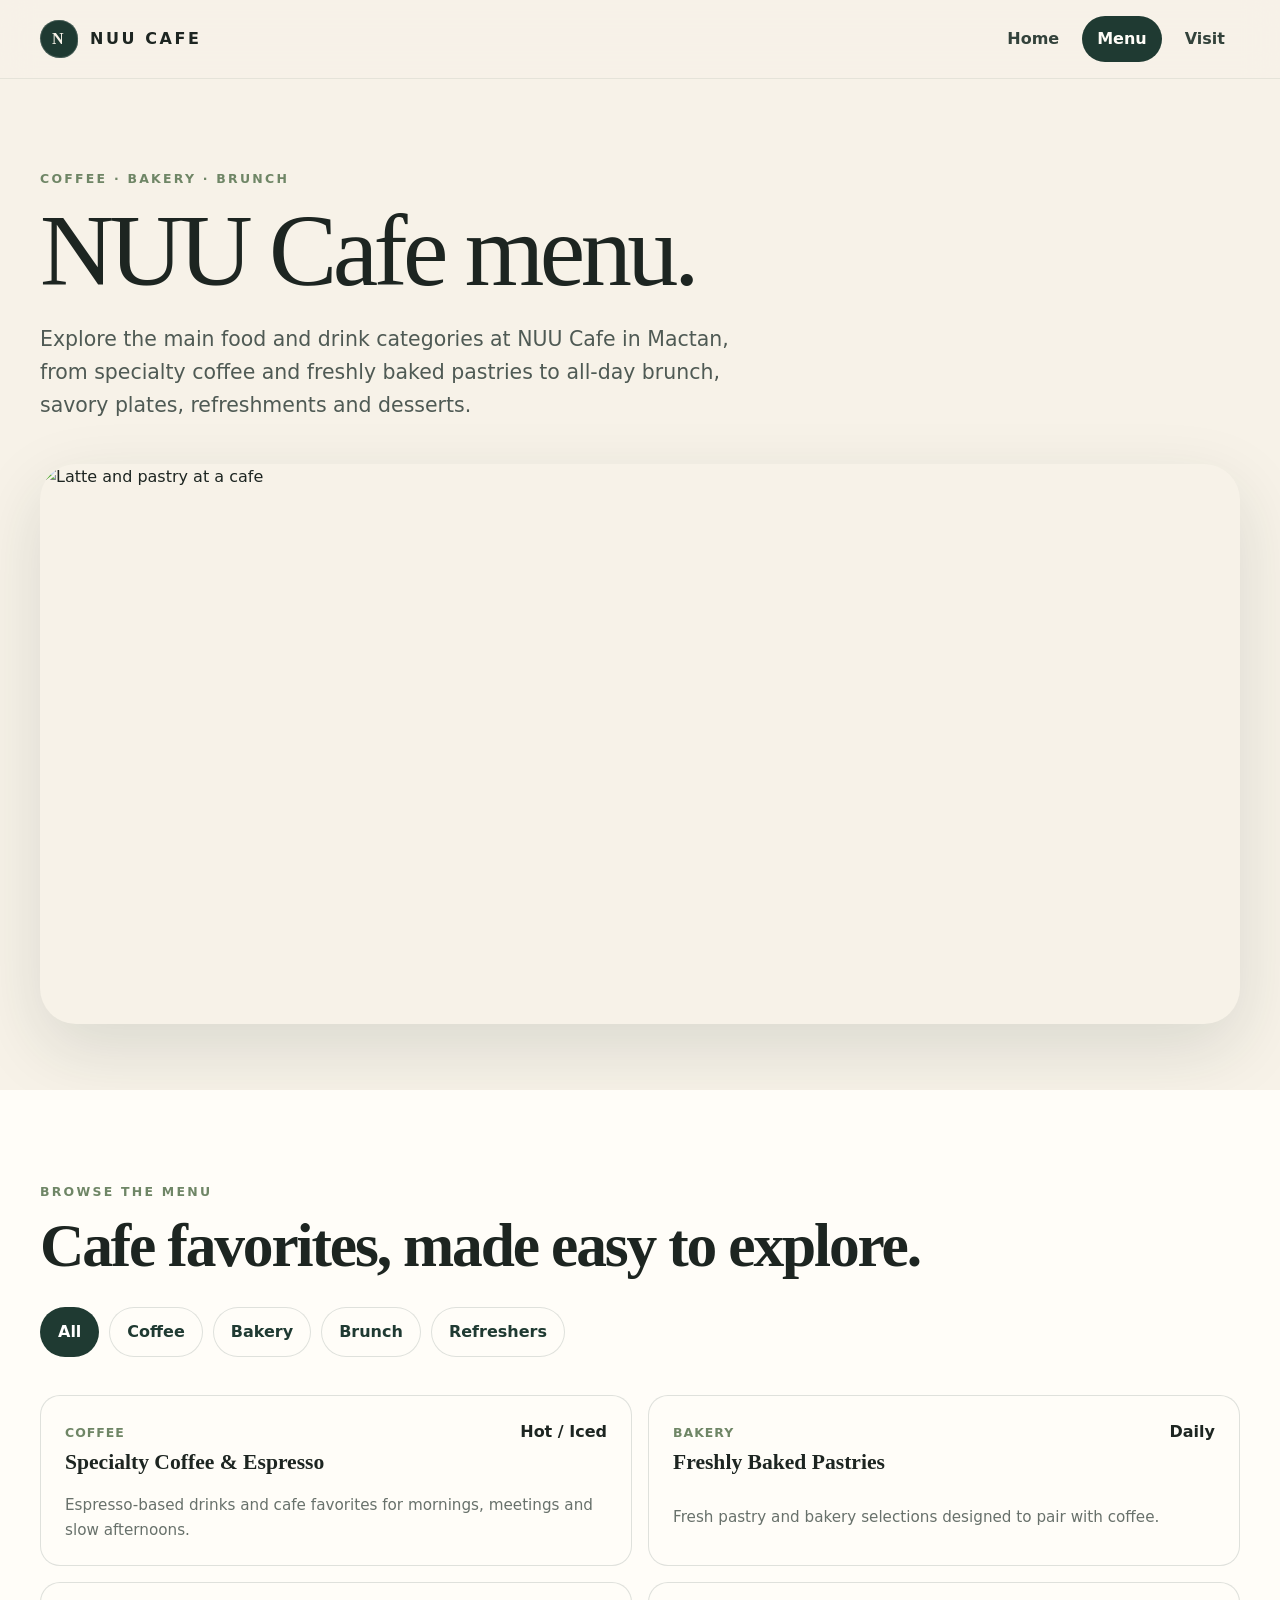
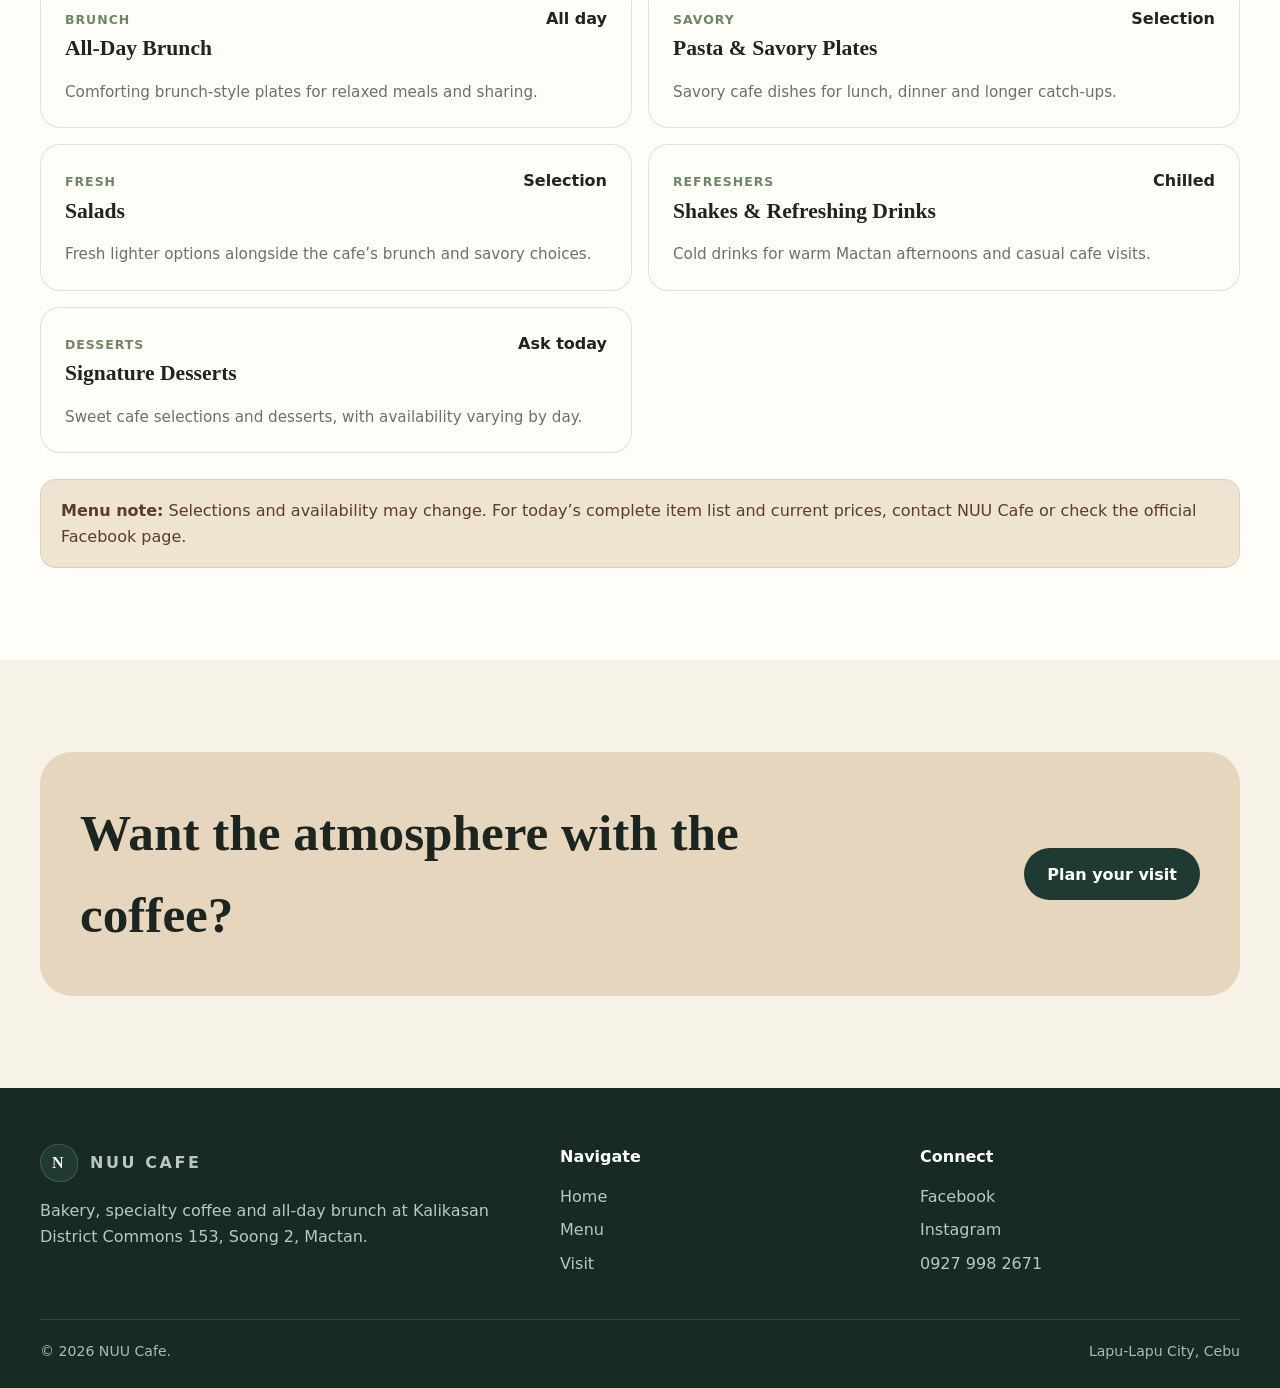
==== commit 339e7de7: "Enable menu indexing and finalize menu SEO metadata" ====
--- a/menu.html
+++ b/menu.html
@@ -4,9 +4,9 @@
   <meta charset="utf-8">
   <meta name="viewport" content="width=device-width, initial-scale=1">
 
-  <title>NUU Cafe Menu Preview | Coffee, Bakery & Brunch in Mactan</title>
-  <meta name="description" content="Preview NUU Cafe food and drink categories in Mactan, including specialty coffee, pastries, brunch, pasta, salads, refreshments and desserts.">
-  <meta name="robots" content="noindex,follow">
+  <title>NUU Cafe Menu | Coffee, Bakery & Brunch in Mactan</title>
+  <meta name="description" content="Explore the NUU Cafe menu in Mactan, including specialty coffee, freshly baked pastries, all-day brunch, pasta, salads, refreshments and desserts.">
+  <meta name="robots" content="index,follow,max-image-preview:large">
   <meta name="theme-color" content="#1f3a32">
 
   <link rel="canonical" href="https://www.nuucafe.com/menu">
@@ -16,14 +16,14 @@
   <meta property="og:type" content="website">
   <meta property="og:site_name" content="NUU Cafe">
   <meta property="og:locale" content="en_PH">
-  <meta property="og:title" content="NUU Cafe Menu Preview | Mactan">
-  <meta property="og:description" content="Preview the coffee, bakery, brunch and savory categories available at NUU Cafe in Mactan.">
+  <meta property="og:title" content="NUU Cafe Menu | Mactan">
+  <meta property="og:description" content="Explore coffee, bakery, brunch, savory dishes, refreshments and desserts at NUU Cafe in Mactan.">
   <meta property="og:url" content="https://www.nuucafe.com/menu">
   <meta property="og:image" content="https://images.pexels.com/photos/30853595/pexels-photo-30853595.jpeg?auto=compress&cs=tinysrgb&w=1600">
 
   <meta name="twitter:card" content="summary_large_image">
-  <meta name="twitter:title" content="NUU Cafe Menu Preview | Mactan">
-  <meta name="twitter:description" content="Preview the coffee, bakery, brunch and savory categories available at NUU Cafe in Mactan.">
+  <meta name="twitter:title" content="NUU Cafe Menu | Mactan">
+  <meta name="twitter:description" content="Explore coffee, bakery, brunch, savory dishes, refreshments and desserts at NUU Cafe in Mactan.">
   <meta name="twitter:image" content="https://images.pexels.com/photos/30853595/pexels-photo-30853595.jpeg?auto=compress&cs=tinysrgb&w=1600">
 
   <link rel="preconnect" href="https://images.pexels.com" crossorigin>
@@ -52,10 +52,10 @@
     <section class="page-hero">
       <div class="container">
         <p class="eyebrow">Coffee · Bakery · Brunch</p>
-        <h1 class="display">NUU Cafe menu preview.</h1>
+        <h1 class="display">NUU Cafe menu.</h1>
         <p class="lede">
-          Explore the main food and drink categories at NUU Cafe. Official item names, availability and current prices
-          will be added here once the in-store menu is finalized.
+          Explore the main food and drink categories at NUU Cafe in Mactan, from specialty coffee and freshly baked
+          pastries to all-day brunch, savory plates, refreshments and desserts.
         </p>
 
         <div class="page-hero-art">
@@ -118,8 +118,8 @@
         </div>
 
         <div class="notice">
-          <strong>Menu preview:</strong>
-          Official menu item names and current prices are being finalized. For today’s availability, contact NUU Cafe
+          <strong>Menu note:</strong>
+          Selections and availability may change. For today’s complete item list and current prices, contact NUU Cafe
           or check the official Facebook page.
         </div>
       </div>
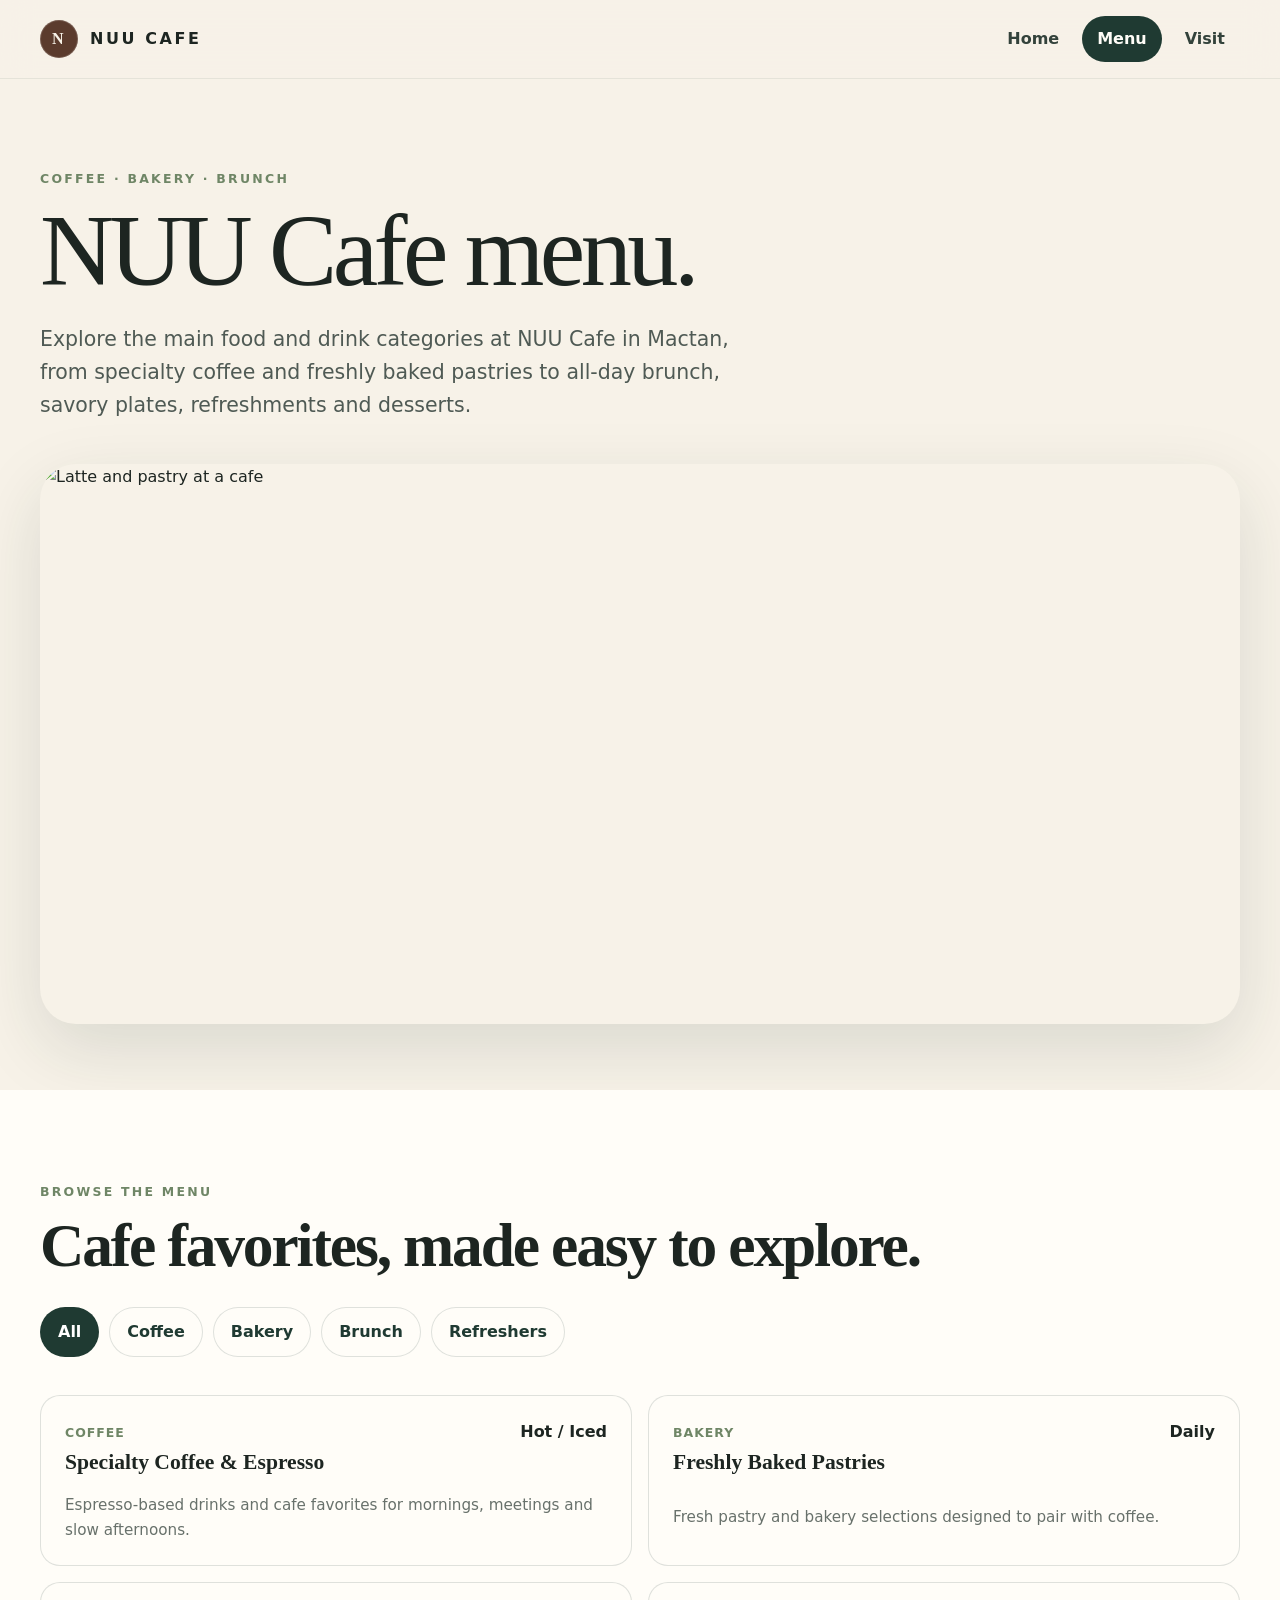
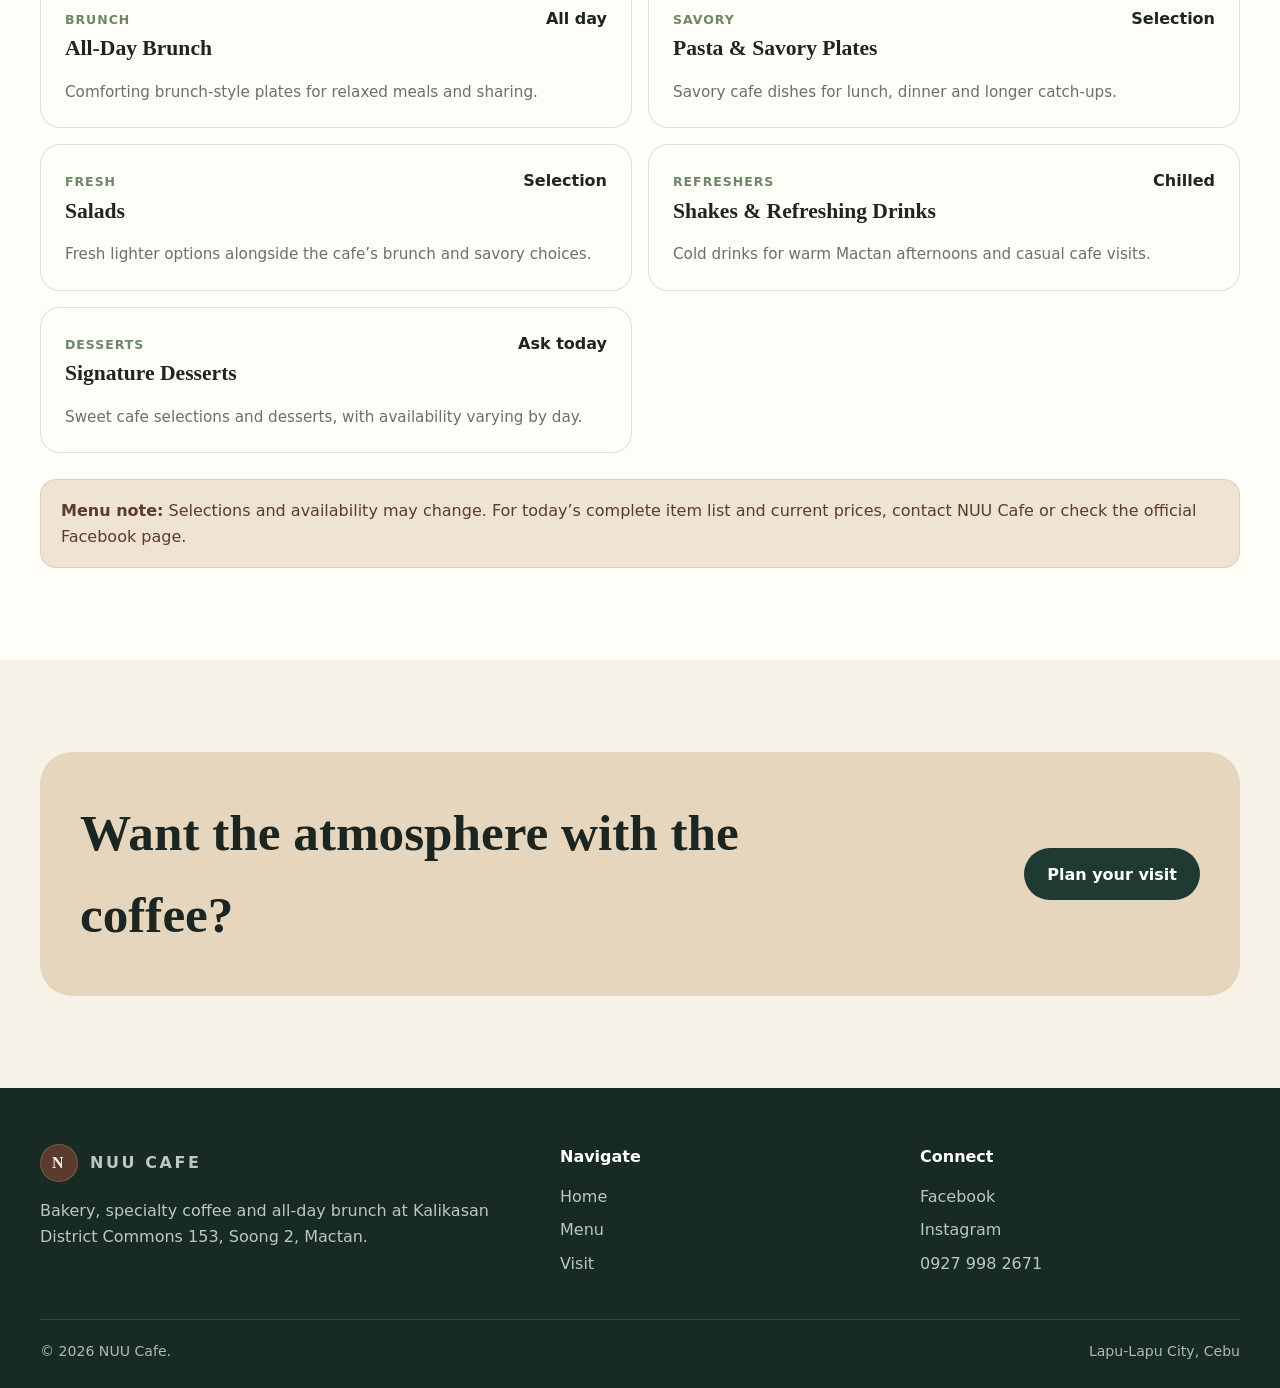
==== commit 10f754ad: "updates" ====
--- a/menu.html
+++ b/menu.html
@@ -10,7 +10,10 @@
   <meta name="theme-color" content="#1f3a32">
 
   <link rel="canonical" href="https://www.nuucafe.com/menu">
-  <link rel="icon" href="/favicon.svg" type="image/svg+xml">
+  <link rel="icon" type="image/png" sizes="96x96" href="/favicon-96x96.png">
+  <link rel="shortcut icon" href="/favicon-96x96.png" type="image/png">
+  <link rel="apple-touch-icon" href="/favicon-96x96.png">
+  <meta name="application-name" content="NUU Cafe">
   <link rel="manifest" href="/site.webmanifest">
 
   <meta property="og:type" content="website">
@@ -19,12 +22,12 @@
   <meta property="og:title" content="NUU Cafe Menu | Mactan">
   <meta property="og:description" content="Explore coffee, bakery, brunch, savory dishes, refreshments and desserts at NUU Cafe in Mactan.">
   <meta property="og:url" content="https://www.nuucafe.com/menu">
-  <meta property="og:image" content="https://images.pexels.com/photos/30853595/pexels-photo-30853595.jpeg?auto=compress&cs=tinysrgb&w=1600">
+  <meta property="og:image" content="https://www.nuucafe.com/assets/img/nuu-cafe-logo.jpg">
 
   <meta name="twitter:card" content="summary_large_image">
   <meta name="twitter:title" content="NUU Cafe Menu | Mactan">
   <meta name="twitter:description" content="Explore coffee, bakery, brunch, savory dishes, refreshments and desserts at NUU Cafe in Mactan.">
-  <meta name="twitter:image" content="https://images.pexels.com/photos/30853595/pexels-photo-30853595.jpeg?auto=compress&cs=tinysrgb&w=1600">
+  <meta name="twitter:image" content="https://www.nuucafe.com/assets/img/nuu-cafe-logo.jpg">
 
   <link rel="preconnect" href="https://images.pexels.com" crossorigin>
   <link rel="stylesheet" href="/assets/css/styles.css">
@@ -60,7 +63,7 @@
 
         <div class="page-hero-art">
           <img
-            src="https://images.pexels.com/photos/30853595/pexels-photo-30853595.jpeg?auto=compress&cs=tinysrgb&w=1800"
+            src="https://scontent.fceb1-3.fna.fbcdn.net/v/t39.30808-6/703538950_122093175633348657_1617494294440260816_n.jpg?stp=dst-jpg_tt6&cstp=mx736x1104&ctp=s736x1104&_nc_cat=106&ccb=1-7&_nc_sid=86c6b0&_nc_eui2=AeG9iv9RS9PePl6OPF5YXZxHjXCWOIx_pcuNcJY4jH-ly6sFSDhHtgnEHs3LySDBbbCYSpS8qKOcU-3Pufsama5P&_nc_ohc=1K86QXIsjGgQ7kNvwFPV1UK&_nc_oc=AdrafJJh2sRLsnvo2H5JmBVGsaCWBw3KL_s6LdwYqXUG4J3paVbgfSecwW8vkixlYsc&_nc_zt=23&_nc_ht=scontent.fceb1-3.fna&_nc_gid=eGkMxiNHPxZG6FRRzBXUPg&_nc_ss=7b2a8&oh=00_AQIZLMLC8odH7Z14lhfBMmodis2sj2dgis8qbYhEsk578A&oe=6AB9A846"
             alt="Latte and pastry at a cafe">
         </div>
       </div>
--- a/assets/css/styles.css
+++ b/assets/css/styles.css
@@ -30,7 +30,7 @@
 .site-header{position:sticky;top:0;z-index:50;background:rgba(247,242,232,.86);backdrop-filter:blur(16px);border-bottom:1px solid rgba(31,58,50,.08)}
 .nav{min-height:78px;display:flex;align-items:center;justify-content:space-between;gap:28px}
 .brand{display:flex;align-items:center;gap:12px;font-weight:900;letter-spacing:.16em}
-.brand-mark{width:38px;height:38px;border-radius:50% 50% 46% 54%;display:grid;place-items:center;background:var(--forest);color:var(--cream);font-family:Georgia,serif;font-size:1rem;box-shadow:inset 0 0 0 1px rgba(255,255,255,.16)}
+.brand-mark{width:38px;height:38px;border-radius:100%;display:grid;place-items:center;background:var(--coffee);color:var(--cream);font-family:Georgia,serif;font-size:1rem;box-shadow:inset 0 0 0 1px rgba(255,255,255,.16)}
 .nav-links{display:flex;align-items:center;gap:8px}
 .nav-links a{padding:10px 15px;border-radius:999px;font-weight:700;color:#33423b}
 .nav-links a:hover,.nav-links a.active{background:var(--forest);color:var(--white)}
